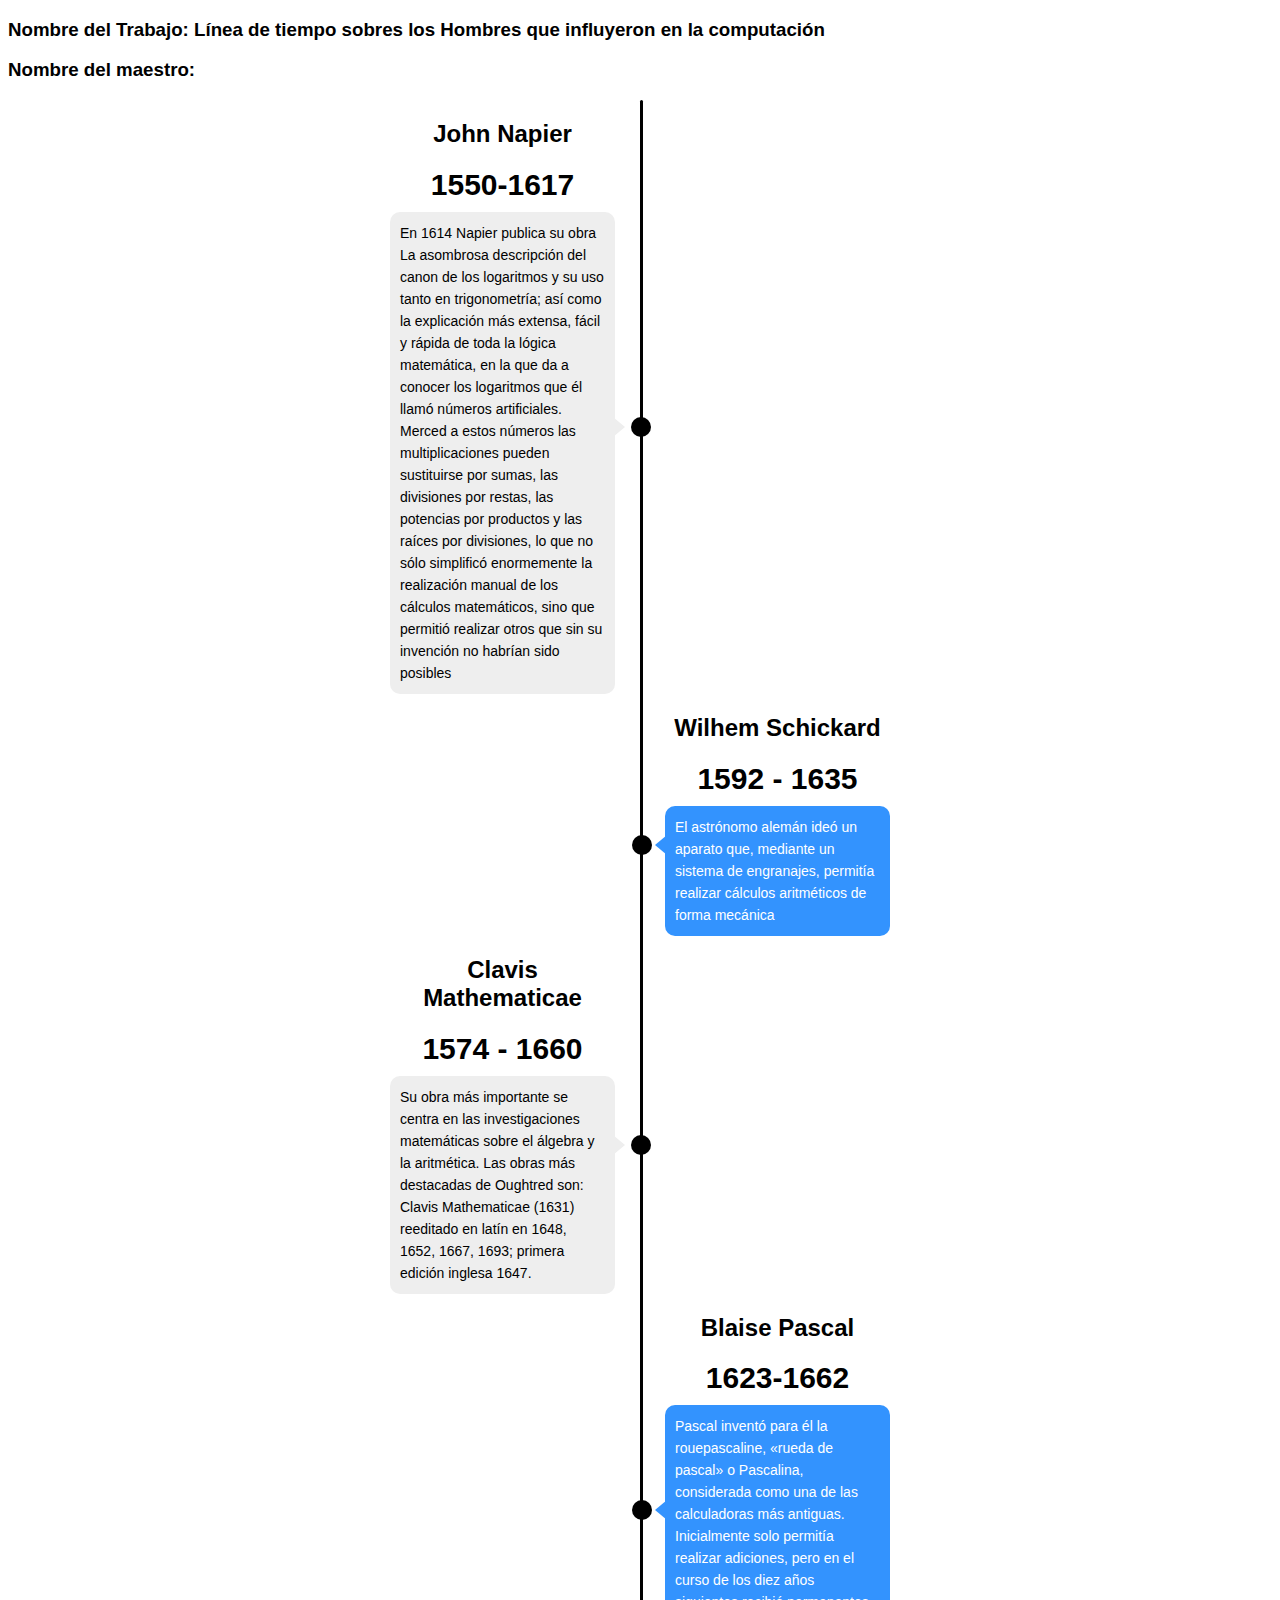
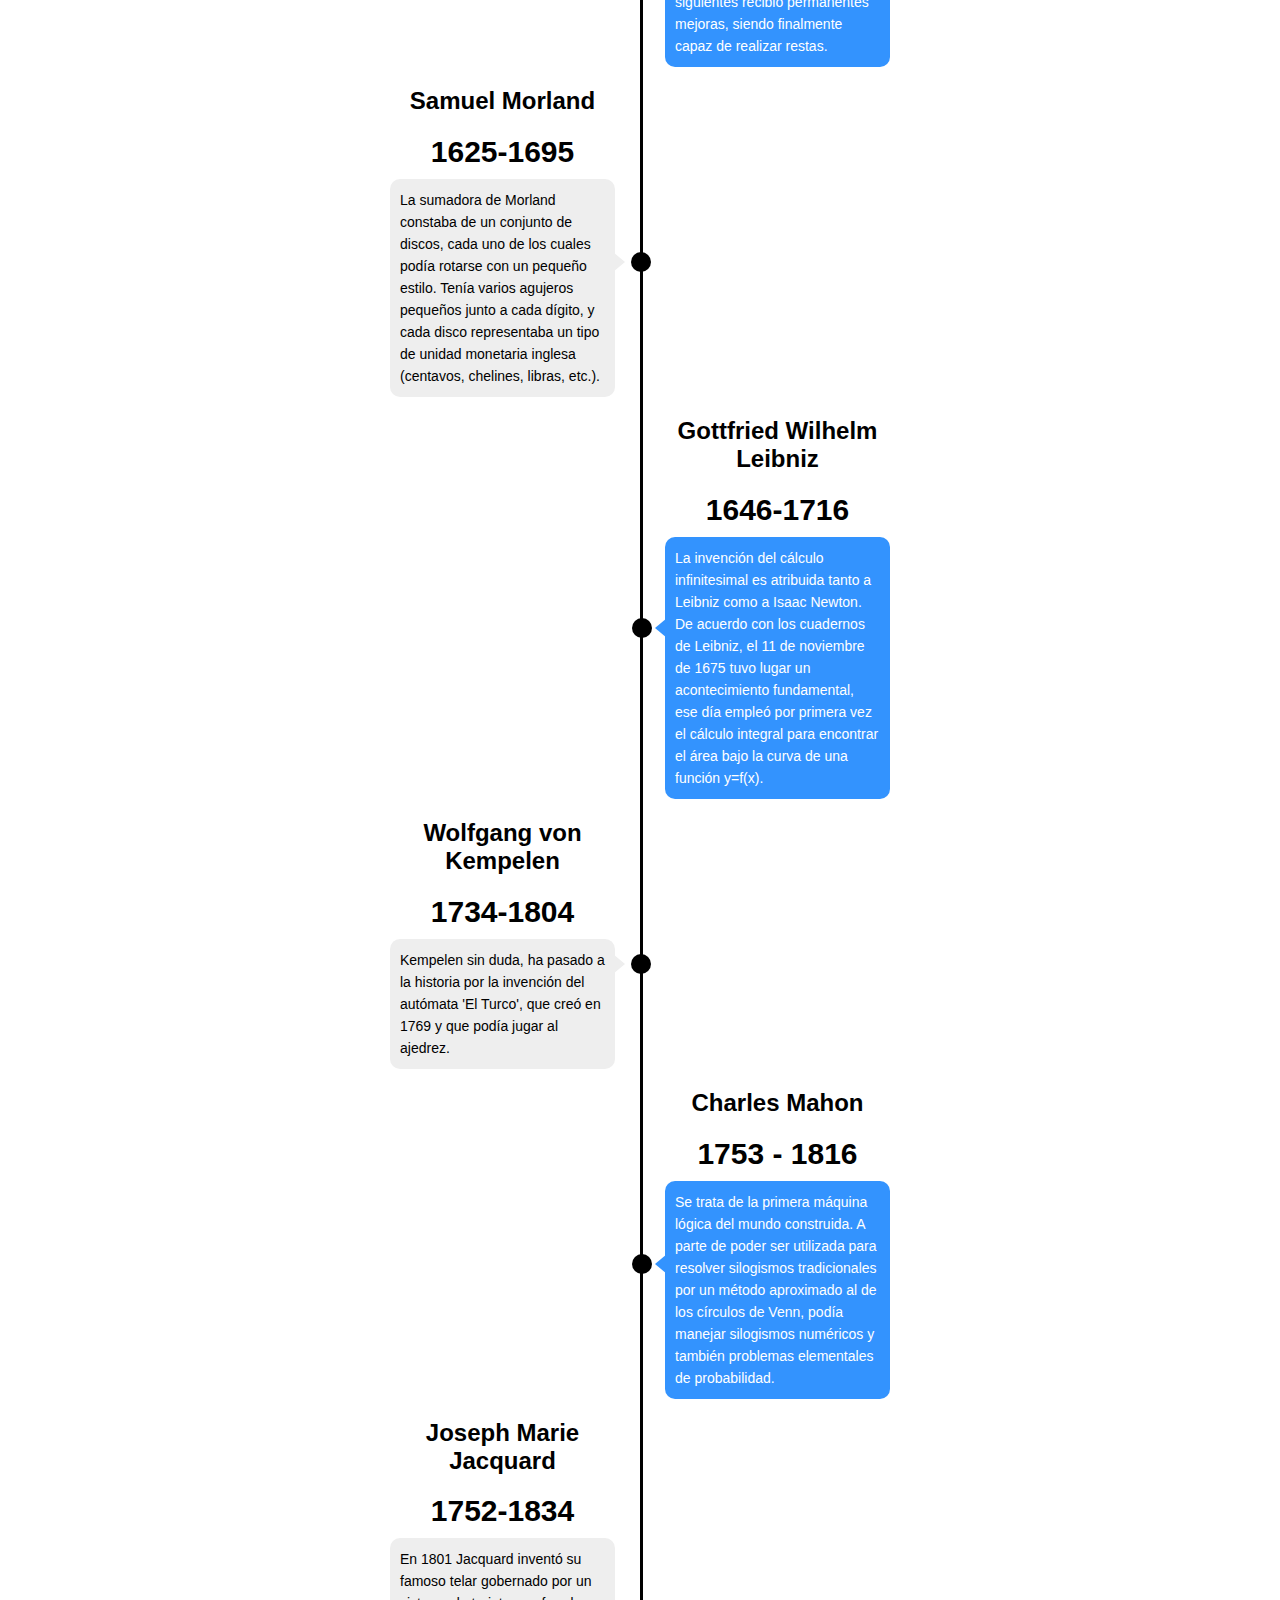
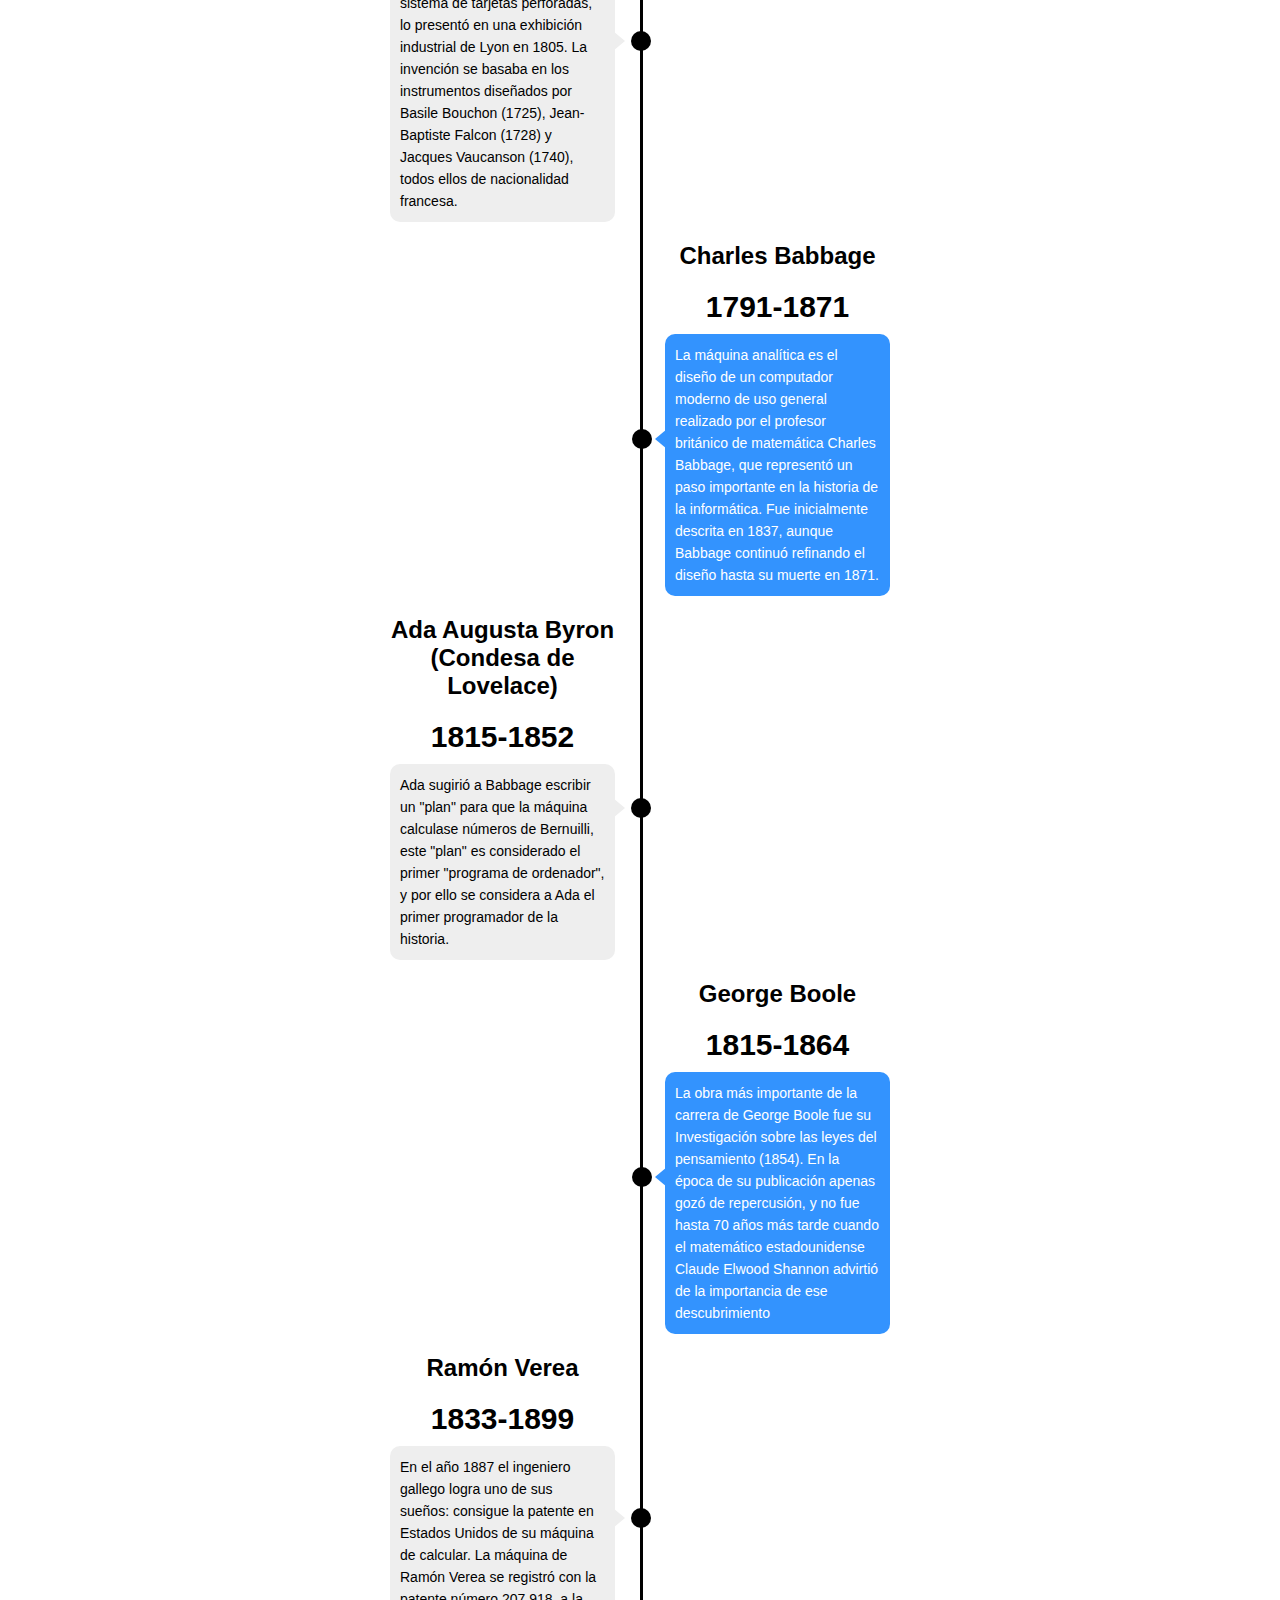
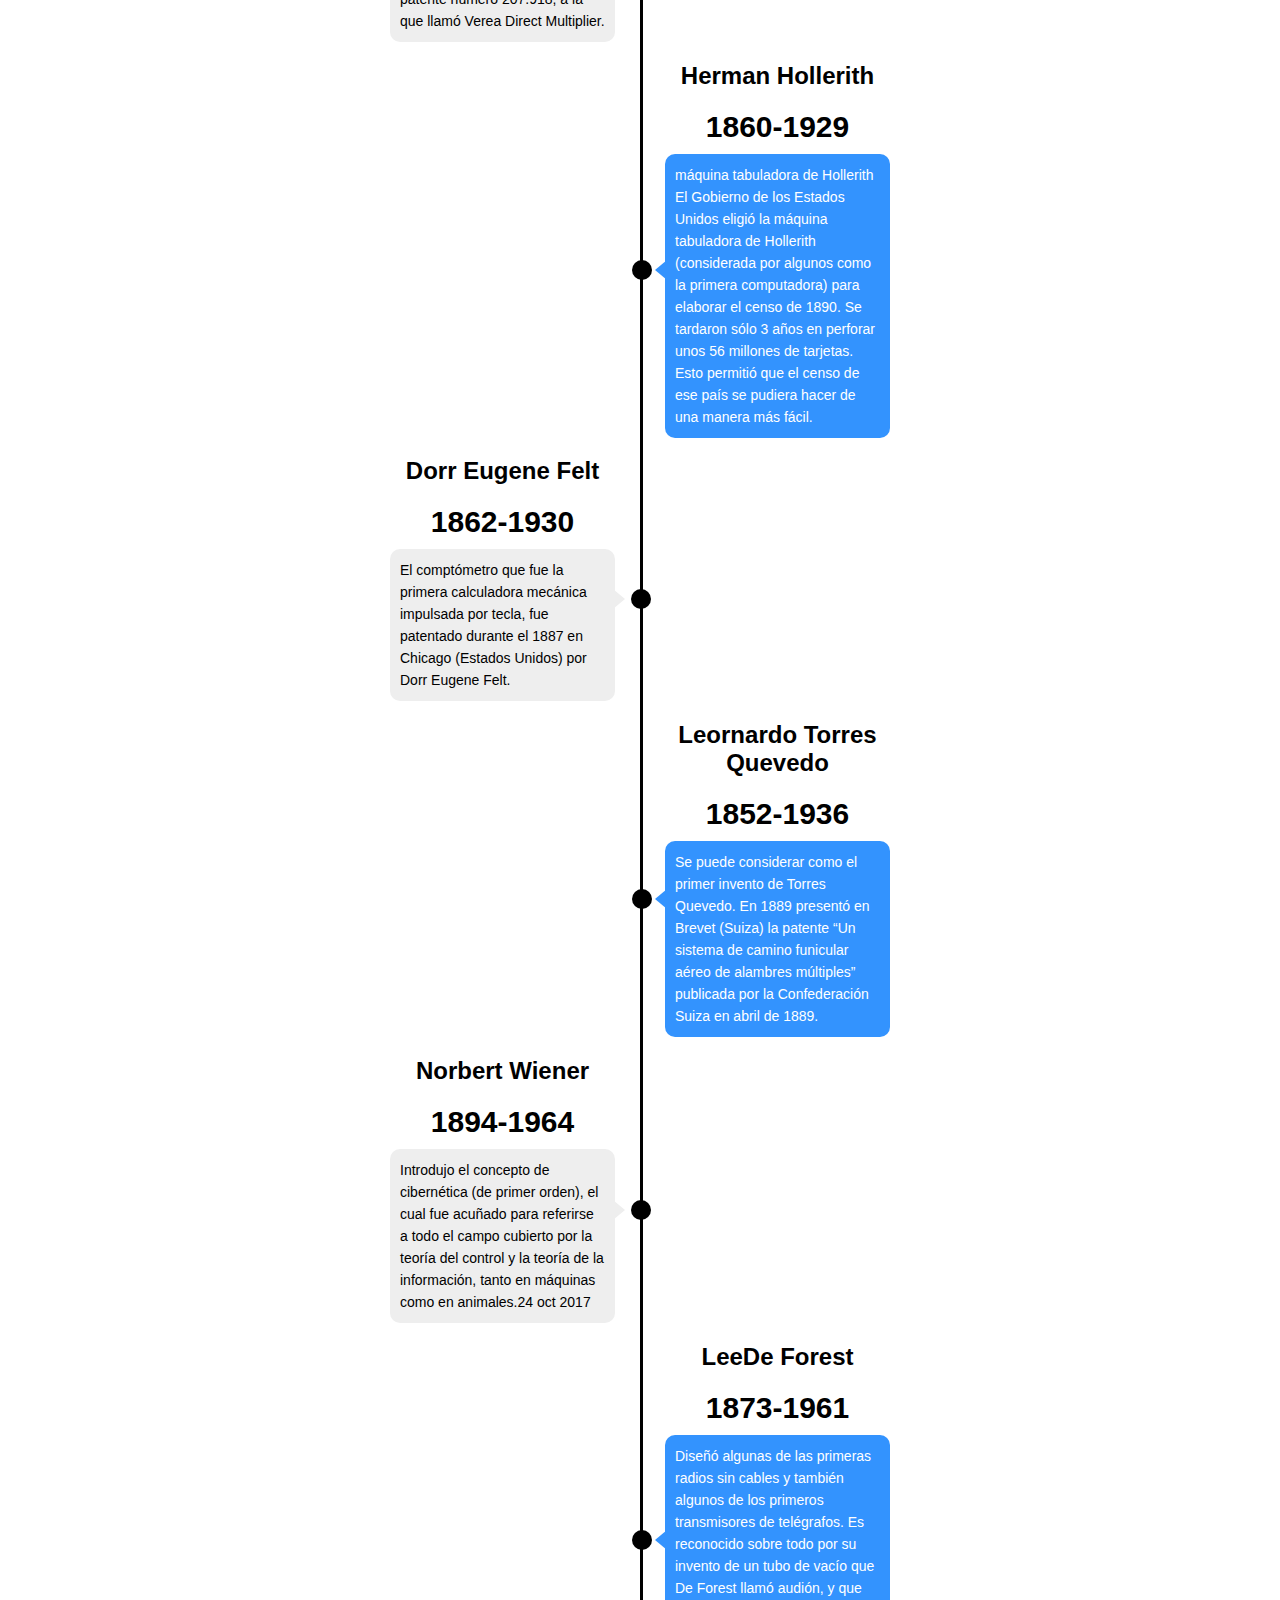
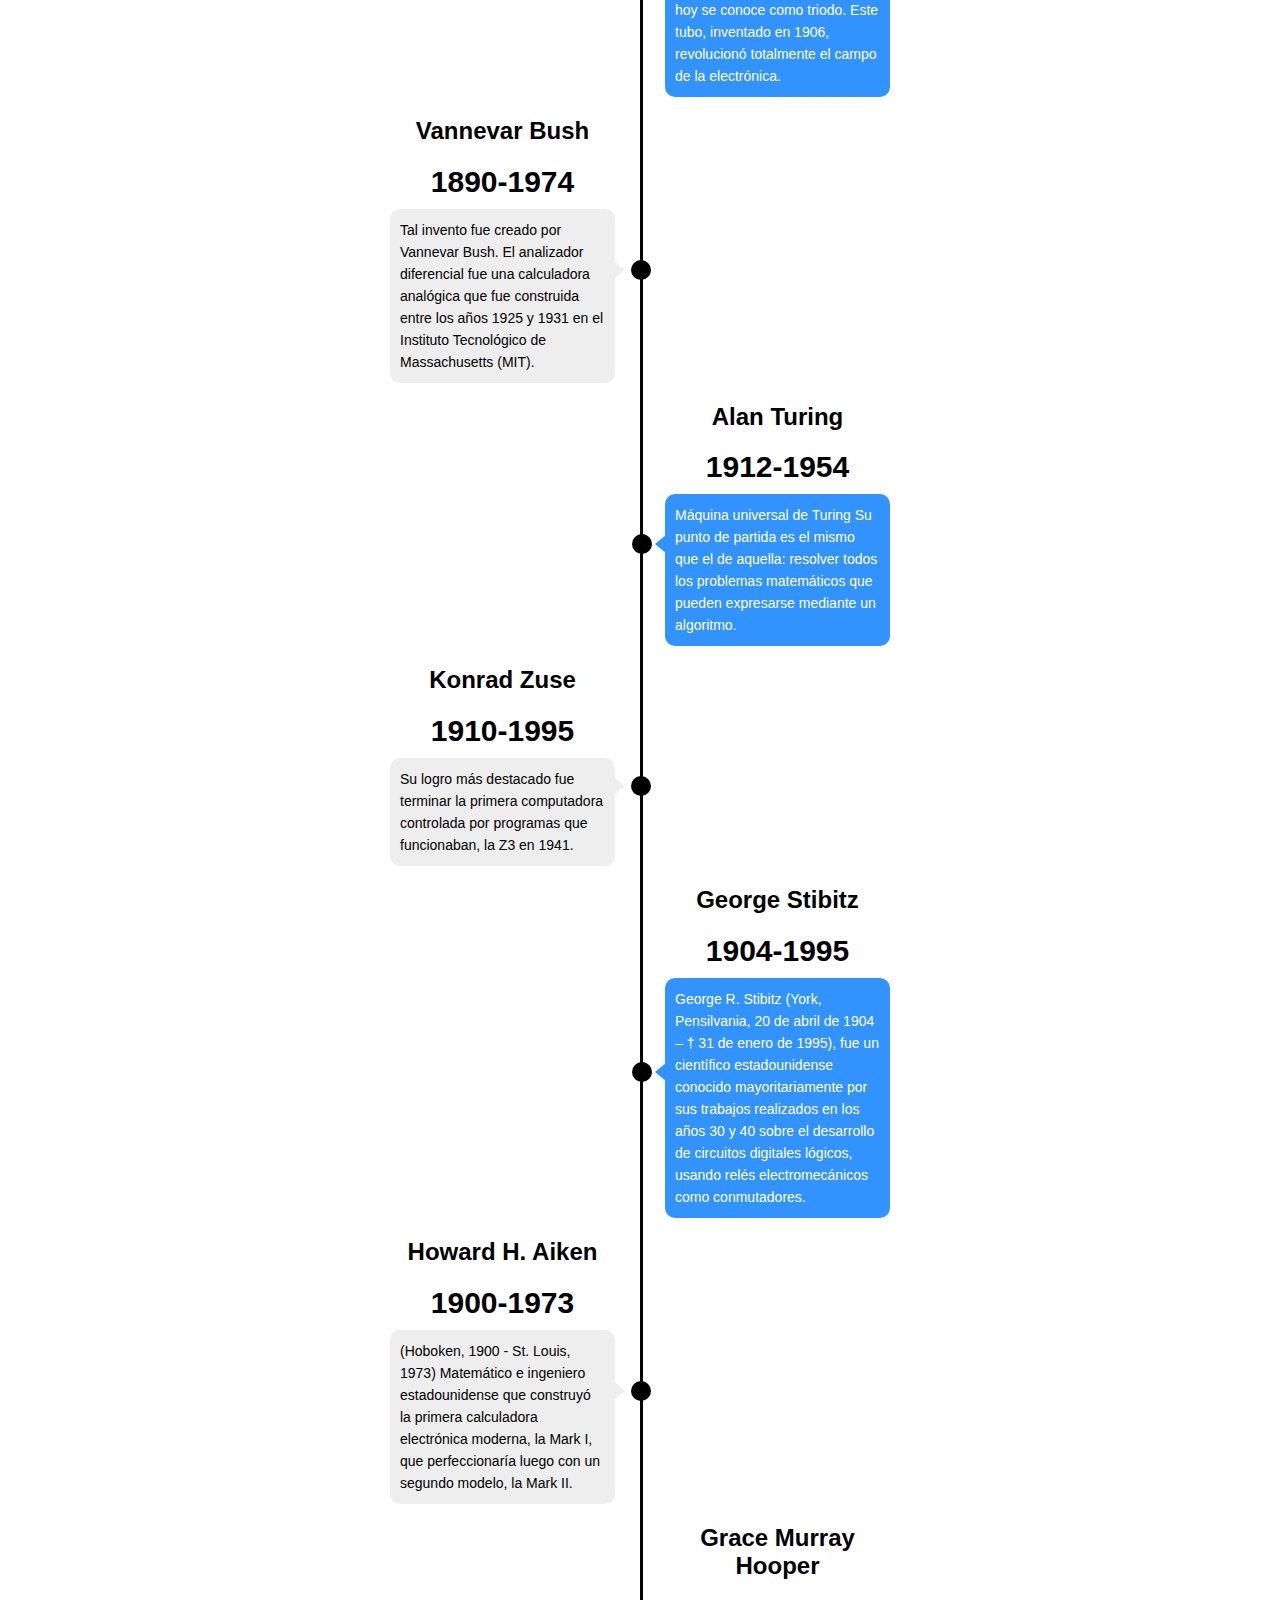
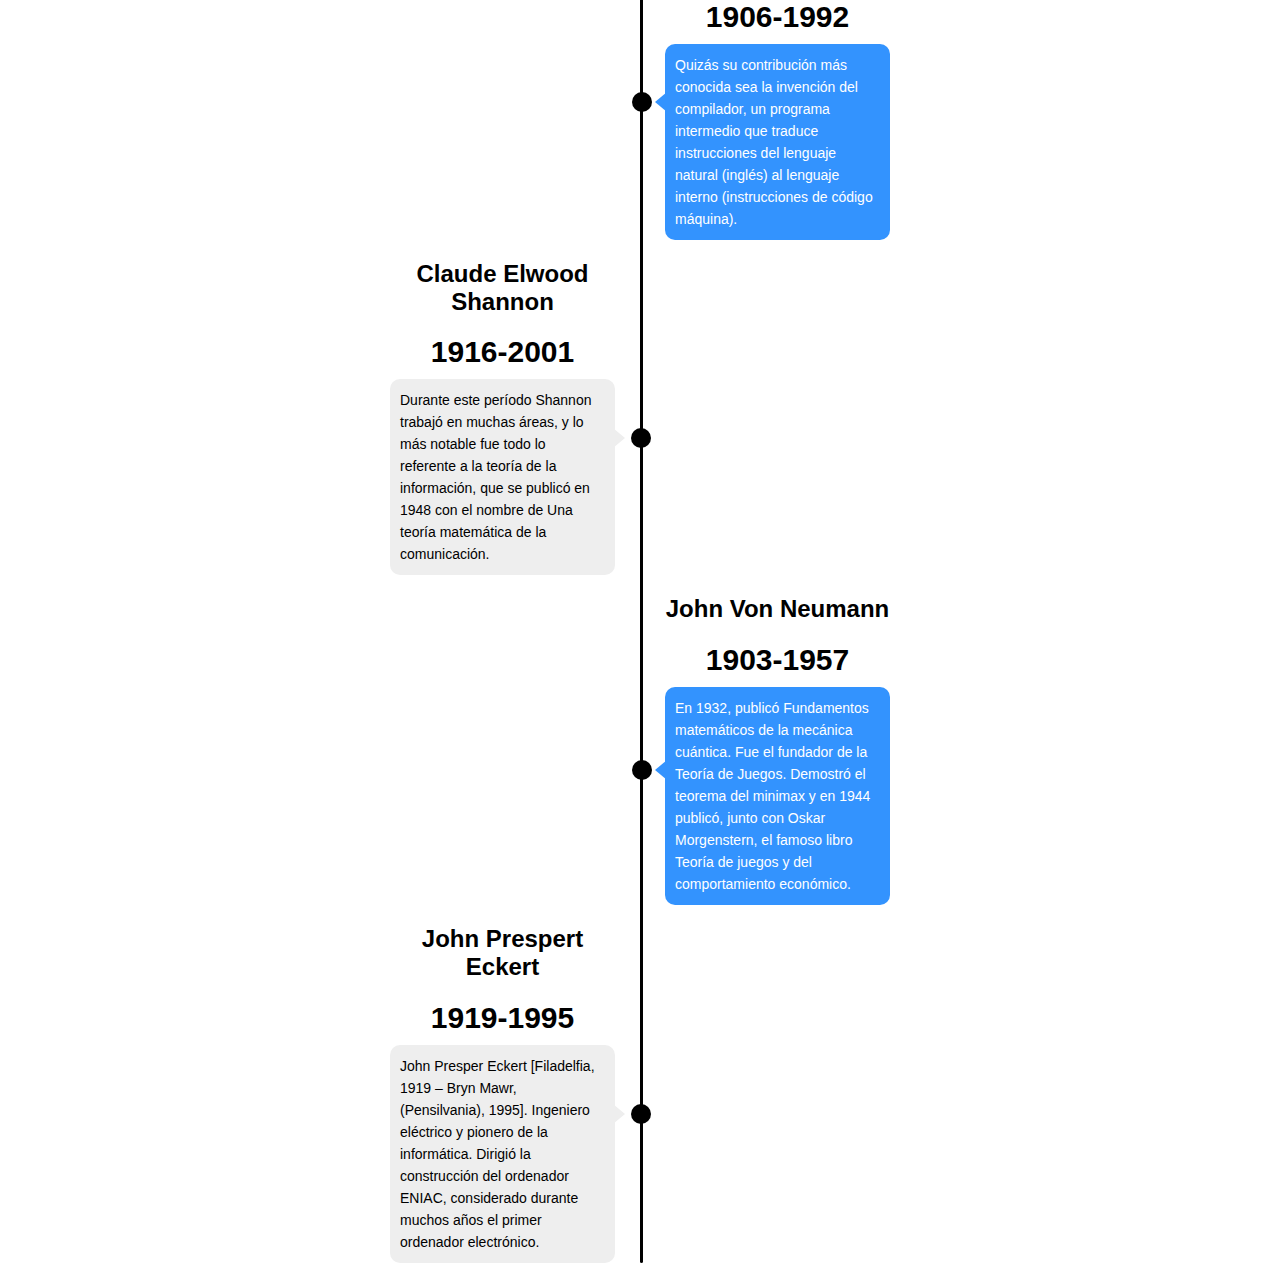
==== timeLine.html @ a6f550b2 "Files" ====
<!DOCTYPE html>
<html lang="en">
<head>
    <meta charset="UTF-8">
    <meta http-equiv="X-UA-Compatible" content="IE=edge">
    <meta name="viewport" content="width=device-width, initial-scale=1.0">
    <link rel="stylesheet" href="normalize.css">
    <link rel="stylesheet" href="timeLine.css">
    <title>Document</title>
</head>
<body>
    

    <section style="position: relative;">
        <h3>Nombre del Trabajo: Línea de tiempo sobres los Hombres que influyeron en la computación</h3>
        <h3>Nombre del maestro: </h3>
    </section>

    <div class="container">
        <div class="linea-tiempo">
            <div class="momento">
                <h2>John Napier</h2>
              <h3>1550-1617</h3>
              <div class="descripcion">
                En 1614 Napier publica su obra La asombrosa descripción del canon de los logaritmos y su uso tanto en trigonometría; así como la explicación más extensa, fácil y rápida de toda la lógica matemática, en
la que da a conocer los logaritmos que él llamó números artificiales.

                Merced a estos números las multiplicaciones pueden sustituirse por sumas, las divisiones por restas, las
potencias por productos y las raíces por divisiones, lo que no sólo simplificó enormemente la realización
manual de los cálculos matemáticos, sino que permitió realizar otros que sin su invención no habrían sido
posibles
              </div>
            </div>
            <!--  -->
            <div class="momento">
                <h2>Wilhem Schickard</h2>
              <h3>1592 - 1635</h3>
              <div class="descripcion">
                El astrónomo alemán ideó un aparato que, mediante un sistema de engranajes, permitía realizar cálculos aritméticos de forma mecánica
              </div>
            </div>
            <!--  -->
            <div class="momento">
                <h2>Clavis Mathematicae</h2>
              <h3>1574 - 1660</h3>
              <div class="descripcion">
                Su obra más importante se centra en las investigaciones matemáticas sobre el álgebra y la aritmética. Las obras más destacadas de Oughtred son: Clavis Mathematicae (1631) reeditado en latín en 1648, 1652, 1667, 1693; primera edición inglesa 1647.
              </div>
            </div>
            <!--  -->
            <div class="momento">
                <h2>Blaise Pascal</h2>
              <h3>1623-1662</h3>
              <div class="descripcion">
                Pascal inventó para él la rouepascaline, «rueda de
pascal» o Pascalina, considerada como una de las calculadoras más antiguas. Inicialmente solo permitía
realizar adiciones, pero en el curso de los diez años siguientes recibió permanentes mejoras, siendo
finalmente capaz de realizar restas.
              </div>
            </div>
            <!--  -->
            <div class="momento">
                <h2>Samuel Morland</h2>
                <h3>1625-1695</h3>
                <div class="descripcion">
                    La sumadora de Morland constaba de un conjunto de discos, cada uno de los cuales podía rotarse con un pequeño estilo. Tenía varios agujeros pequeños junto a cada dígito, y cada disco representaba un tipo de unidad monetaria inglesa (centavos, chelines, libras, etc.).
                </div>
            </div>
            <!--  -->
            <div class="momento">
                <h2>Gottfried Wilhelm Leibniz</h2>
                <h3>1646-1716</h3>
                <div class="descripcion">
                    La invención del cálculo infinitesimal es atribuida tanto a Leibniz como a Isaac Newton. De acuerdo con los cuadernos de Leibniz, el 11 de noviembre de 1675 tuvo lugar un acontecimiento fundamental, ese día empleó por primera vez el cálculo integral para encontrar el área bajo la curva de una función y=f(x).
                </div>
            </div>
            <!--  -->
            <div class="momento">
                <h2>Wolfgang von Kempelen</h2>
                <h3>1734-1804</h3>
                <div class="descripcion">
                    Kempelen sin duda, ha pasado a la historia por la invención del autómata 'El Turco', que creó en 1769 y que podía jugar al ajedrez.
                </div>
            </div>
            <!--  -->
            <div class="momento">
                <h2>Charles Mahon</h2>
                <h3>1753 - 1816</h3>
                <div class="descripcion">
                    Se trata de la primera máquina lógica del mundo construida. A parte de poder ser utilizada para resolver silogismos tradicionales por un método aproximado al de los círculos de Venn, podía manejar silogismos numéricos y también problemas elementales de probabilidad.
                </div>
            </div>
            <!--  -->
            <div class="momento">
                <h2>Joseph Marie Jacquard</h2>
                <h3>1752-1834</h3>
                <div class="descripcion">
                    En 1801 Jacquard inventó su famoso telar gobernado por un sistema de tarjetas perforadas, lo presentó en una exhibición industrial de Lyon en 1805. La invención se basaba en los instrumentos diseñados por Basile Bouchon (1725), Jean-Baptiste Falcon (1728) y Jacques Vaucanson (1740), todos ellos de nacionalidad francesa.
                </div>
            </div>
            <!--  -->
            <div class="momento">
                <h2>Charles Babbage</h2>
                <h3>1791-1871</h3>
                <div class="descripcion">
                    La máquina analítica es el diseño de un computador moderno de uso general realizado por el profesor británico de matemática Charles Babbage,​ que representó un paso importante en la historia de la informática. Fue inicialmente descrita en 1837, aunque Babbage continuó refinando el diseño hasta su muerte en 1871.
                </div>
            </div>
            <!--  -->
            <div class="momento">
                <h2>Ada Augusta Byron (Condesa de Lovelace)</h2>
                <h3>1815-1852</h3>
                <div class="descripcion">
                    Ada sugirió a Babbage escribir un "plan" para que la máquina calculase números de Bernuilli, este "plan" es considerado el primer "programa de ordenador", y por ello se considera a Ada el primer programador de la historia.
                </div>
            </div>
            <!--  -->
            <div class="momento">
                <h2>George Boole</h2>
                <h3>1815-1864</h3>
                <div class="descripcion">
                    La obra más importante de la carrera de George Boole fue su Investigación sobre las leyes del pensamiento (1854). En la época de su publicación apenas gozó de repercusión, y no fue hasta 70 años más tarde cuando el matemático estadounidense Claude Elwood Shannon advirtió de la importancia de ese descubrimiento
                </div>
            </div>
            <!--  -->
            <div class="momento">
                <h2>Ramón Verea</h2>
                <h3>1833-1899</h3>
                <div class="descripcion">
                    En el año 1887 el ingeniero gallego logra uno de sus sueños: consigue la patente en Estados Unidos de su máquina de calcular. La máquina de Ramón Verea se registró con la patente número 207.918, a la que llamó Verea Direct Multiplier.
                </div>
            </div>
            <!--  -->
            <div class="momento">
                <h2>Herman Hollerith</h2>
                <h3>1860-1929</h3>
                <div class="descripcion">
                    máquina tabuladora de Hollerith
El Gobierno de los Estados Unidos eligió la máquina tabuladora de Hollerith (considerada por algunos como la primera computadora) para elaborar el censo de 1890. Se tardaron sólo 3 años en perforar unos 56 millones de tarjetas. Esto permitió que el censo de ese país se pudiera hacer de una manera más fácil.
                </div>
            </div>
            <!--  -->
            <div class="momento">
                <h2>Dorr Eugene Felt</h2>
                <h3>1862-1930</h3>
                <div class="descripcion">
                    El comptómetro que fue la primera calculadora mecánica impulsada por tecla, fue patentado durante el 1887 en Chicago (Estados Unidos) por Dorr Eugene Felt.
                </div>
            </div>
            <!--  -->
            <div class="momento">
                <h2>Leornardo Torres Quevedo</h2>
                <h3>1852-1936</h3>
                <div class="descripcion">
                    Se puede considerar como el primer invento de Torres Quevedo. En 1889 presentó en Brevet (Suiza) la patente “Un sistema de camino funicular aéreo de alambres múltiples” publicada por la Confederación Suiza en abril de 1889.
                </div>
            </div>
            <!--  -->
            <div class="momento">
                <h2>Norbert Wiener</h2>
                <h3>1894-1964</h3>
                <div class="descripcion">
                    Introdujo el concepto de cibernética (de primer orden), el cual fue acuñado para referirse a todo el campo cubierto por la teoría del control y la teoría de la información, tanto en máquinas como en animales.24 oct 2017
                </div>
            </div>
            <!--  -->
            <div class="momento">
                <h2>LeeDe Forest</h2>
                <h3>1873-1961</h3>
                <div class="descripcion">
                    Diseñó algunas de las primeras radios sin cables y también algunos de los primeros transmisores de telégrafos. Es reconocido sobre todo por su invento de un tubo de vacío que De Forest llamó audión, y que hoy se conoce como triodo. Este tubo, inventado en 1906, revolucionó totalmente el campo de la electrónica.
                </div>
            </div>
            <!--  -->
            <div class="momento">
                <h2>Vannevar Bush</h2>
                <h3>1890-1974</h3>
                <div class="descripcion">
                    Tal invento fue creado por Vannevar Bush. El analizador diferencial fue una calculadora analógica que fue construida entre los años 1925 y 1931 en el Instituto Tecnológico de Massachusetts (MIT).</div>
            </div>
            <!--  -->
            <div class="momento">
                <h2>Alan Turing</h2>
                <h3>1912-1954</h3>
                <div class="descripcion">Máquina universal de Turing
                    Su punto de partida es el mismo que el de aquella: resolver todos los problemas matemáticos que pueden expresarse mediante un algoritmo.</div>
            </div>
            <!--  -->
            <div class="momento">
                <h2>Konrad Zuse</h2>
                <h3>1910-1995</h3>
                <div class="descripcion">Su logro más destacado fue terminar la primera computadora controlada por programas que funcionaban, la Z3 en 1941.</div>
            </div>
            <!--  -->
            <div class="momento">
                <h2>George Stibitz</h2>
                <h3>1904-1995</h3>
                <div class="descripcion">George R. Stibitz (York, Pensilvania, 20 de abril de 1904 – † 31 de enero de 1995), fue un científico estadounidense conocido mayoritariamente por sus trabajos realizados en los años 30 y 40 sobre el desarrollo de circuitos digitales lógicos, usando relés electromecánicos como conmutadores.</div>
            </div>
            <!--  -->
            <div class="momento">
                <h2>Howard H. Aiken</h2>
                <h3>1900-1973</h3>
                <div class="descripcion">(Hoboken, 1900 - St. Louis, 1973) Matemático e ingeniero estadounidense que construyó la primera calculadora electrónica moderna, la Mark I, que perfeccionaría luego con un segundo modelo, la Mark II.</div>
            </div>
            <!--  -->
            <div class="momento">
                <h2>Grace Murray Hooper</h2>
                <h3>1906-1992</h3>
                <div class="descripcion">Quizás su contribución más conocida sea la invención del compilador, un programa intermedio que traduce instrucciones del lenguaje natural (inglés) al lenguaje interno (instrucciones de código máquina).</div>
            </div>
            <!--  -->
            <div class="momento">
                <h2>Claude Elwood Shannon</h2>
                <h3>1916-2001</h3>
                <div class="descripcion">
                    Durante este período Shannon trabajó en muchas áreas, y lo más notable fue todo lo referente a la teoría de la información, que se publicó en 1948 con el nombre de Una teoría matemática de la comunicación.</div>
            </div>
            <!--  -->
            <div class="momento">
                <h2>John Von Neumann</h2>
                <h3>1903-1957</h3>
                <div class="descripcion">En 1932, publicó Fundamentos matemáticos de la mecánica cuántica. Fue el fundador de la Teoría de Juegos. Demostró el teorema del minimax y en 1944 publicó, junto con Oskar Morgenstern, el famoso libro Teoría de juegos y del comportamiento económico.</div>
            </div>
            <!--  -->
            <div class="momento">
                <h2>John Prespert Eckert</h2>
                <h3>1919-1995</h3>
                <div class="descripcion">John Presper Eckert [Filadelfia, 1919 – Bryn Mawr, (Pensilvania), 1995]. Ingeniero eléctrico y pionero de la informática. Dirigió la construcción del ordenador ENIAC, considerado durante muchos años el primer ordenador electrónico.</div>
            </div>
            
            </div>
          </div>
    </div>
</body>
</html>
---- timeLine.css ----
body {
    font-family: sans-serif;
    position: relative;
}

section {
    
}


.container {
    display: flex;
    justify-content: center;
}

.linea-tiempo {
    position: relative;
    width: 500px;
    max-width: 95vw;
    height: 100%;
  }
  
  .linea-tiempo::before {
    content: '';
    position: absolute;
    width: 3px;
    background-color: #000;
    left: 50%;
    height: 100%;
    border-radius: 10px;
  }

  .momento h2 {
      text-align: center;
  }
  
  .momento {
    position: relative;
    width: 45%;
    box-sizing: border-box;
  }
  
  .momento:nth-child(even) {
    left: 55%;
  }
  
  .momento::after {
    content: '';
    position: absolute;
    top: calc(50% + 10px);
    right: calc(-11.11% - 11.5px);
    height: 20px;
    width: 20px;
    background-color: #000;
    border-radius: 50%;
  }
  
  .momento:nth-child(even)::after {
    left: calc(-11.11% - 8.5px);
  }
  
  .momento h3 {
    margin: 10px 0px;
    font-size: 30px;
    text-align: center;
  }
  
  .momento .descripcion {
    background-color: #eee;
    border-radius: 10px;
    padding: 10px;
    line-height: 22px;
    font-size: 14px;
  }
  
  .momento .descripcion::after {
    content: '';
    position: absolute;
    right: -10px;
    top: calc(50% + 10px);
    height: 0;
    width: 0;
    border-top: 10px solid transparent;
    border-bottom: 10px solid transparent;
    border-left: 12px solid #eee;
  }
  
  .momento:nth-child(even) .descripcion {
    background-color: #3393FE;
    color: white;
  }
  
  .momento:nth-child(even) .descripcion::after{
    left: -10px;
    border-top: 10px solid transparent;
    border-bottom: 10px solid transparent;
    border-right: 12px solid #3393FE;
    border-left: none;
  }
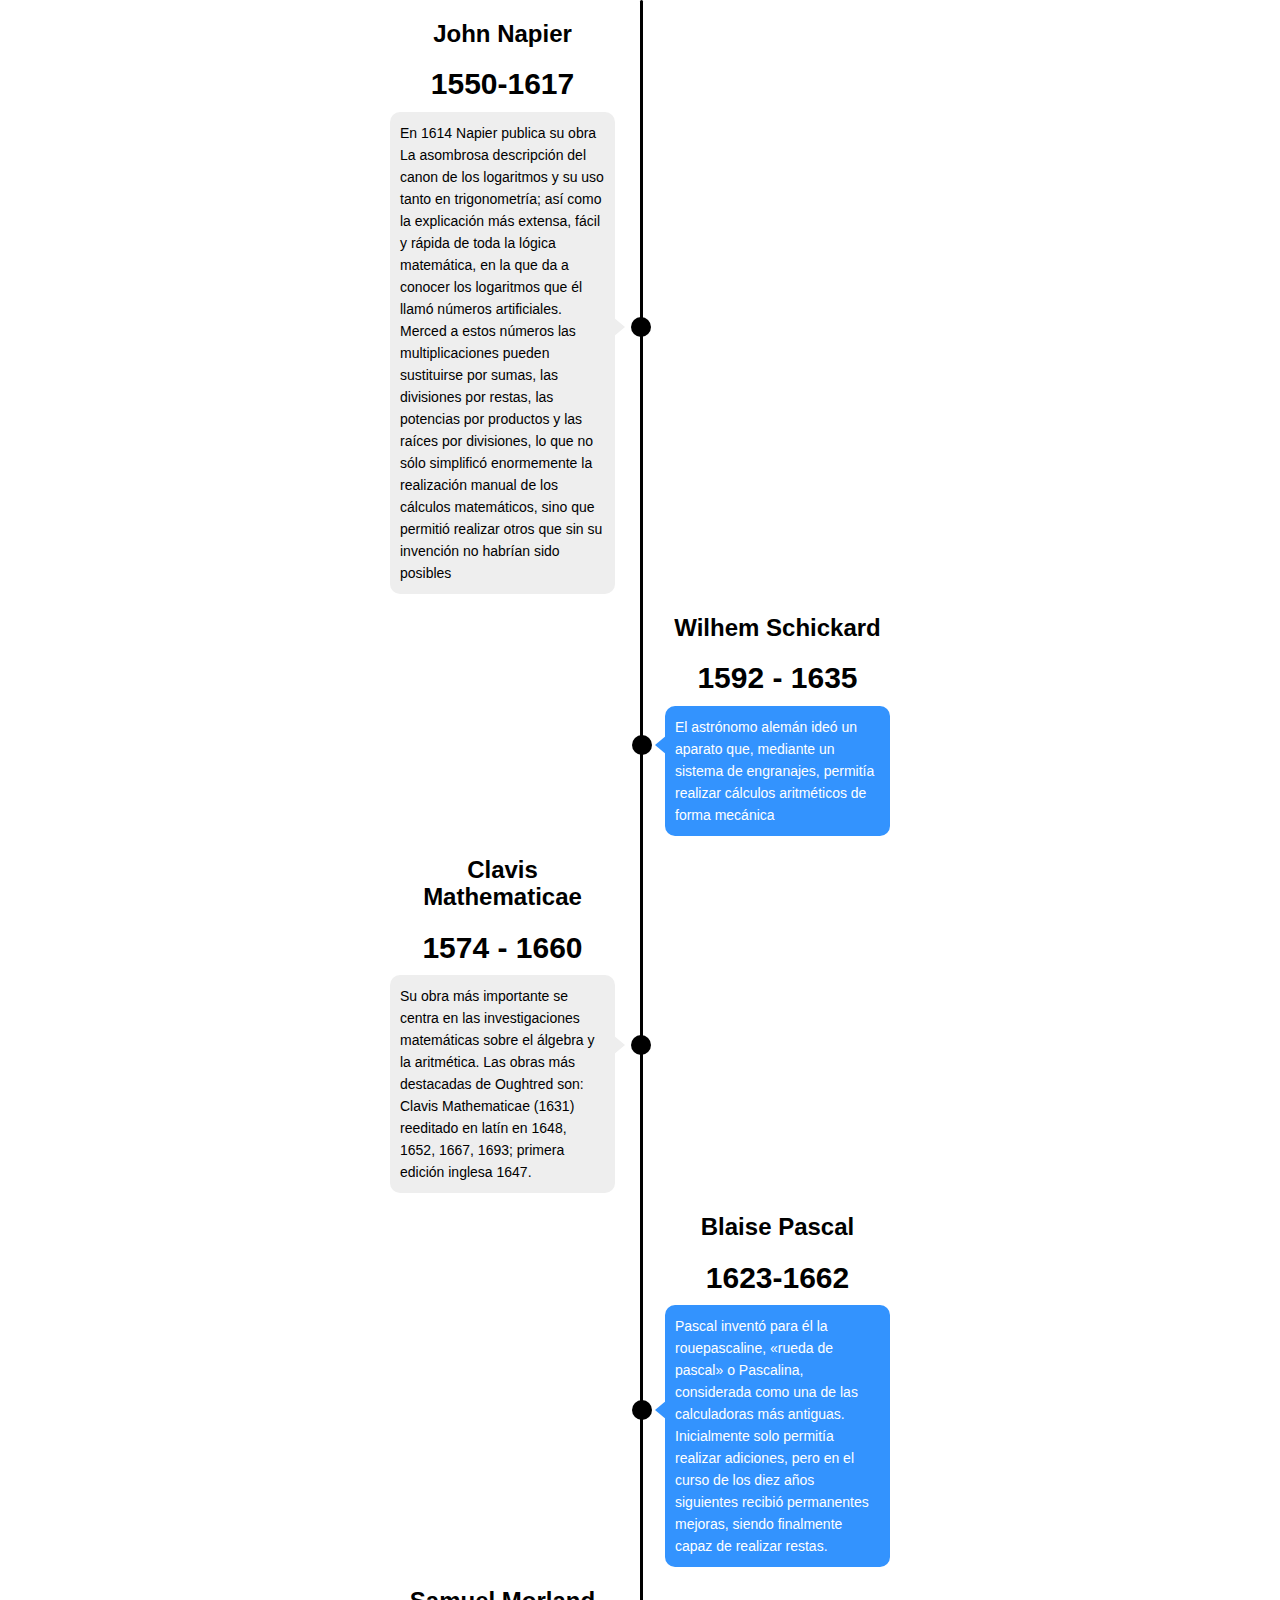
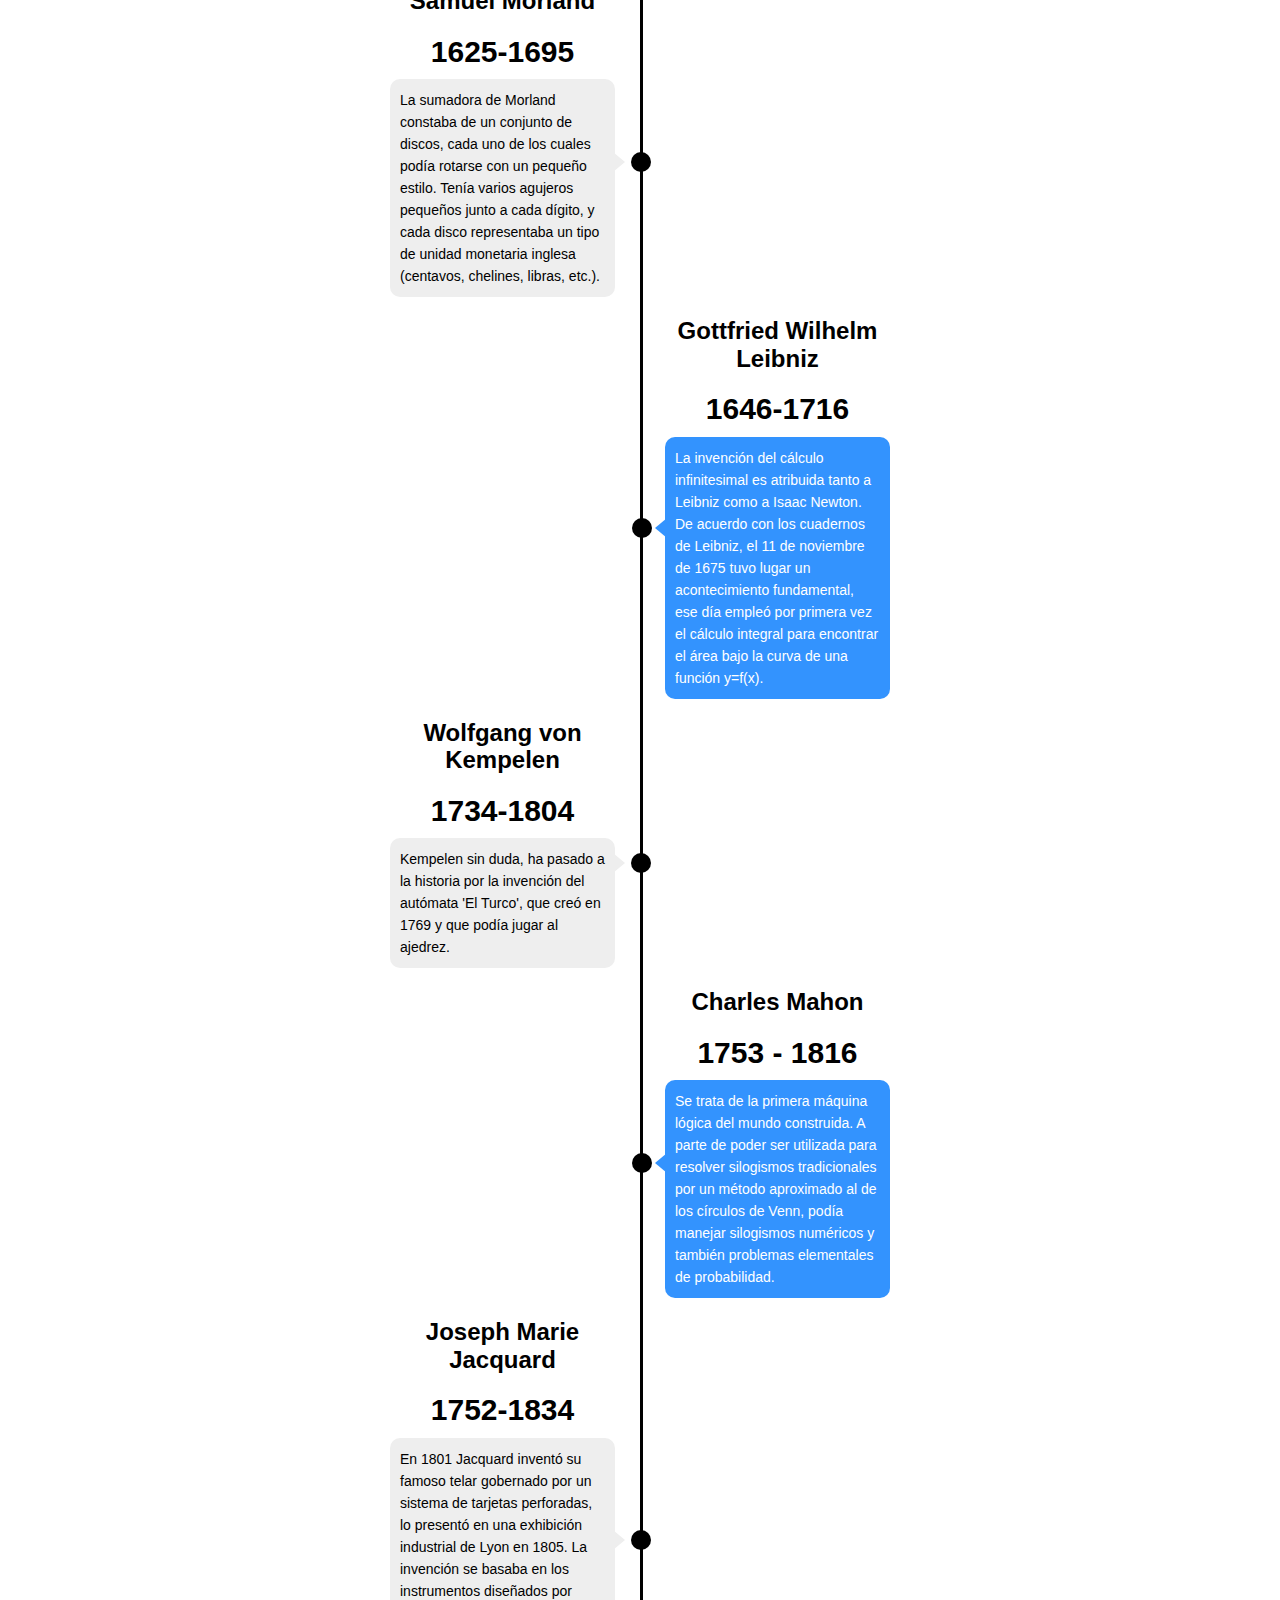
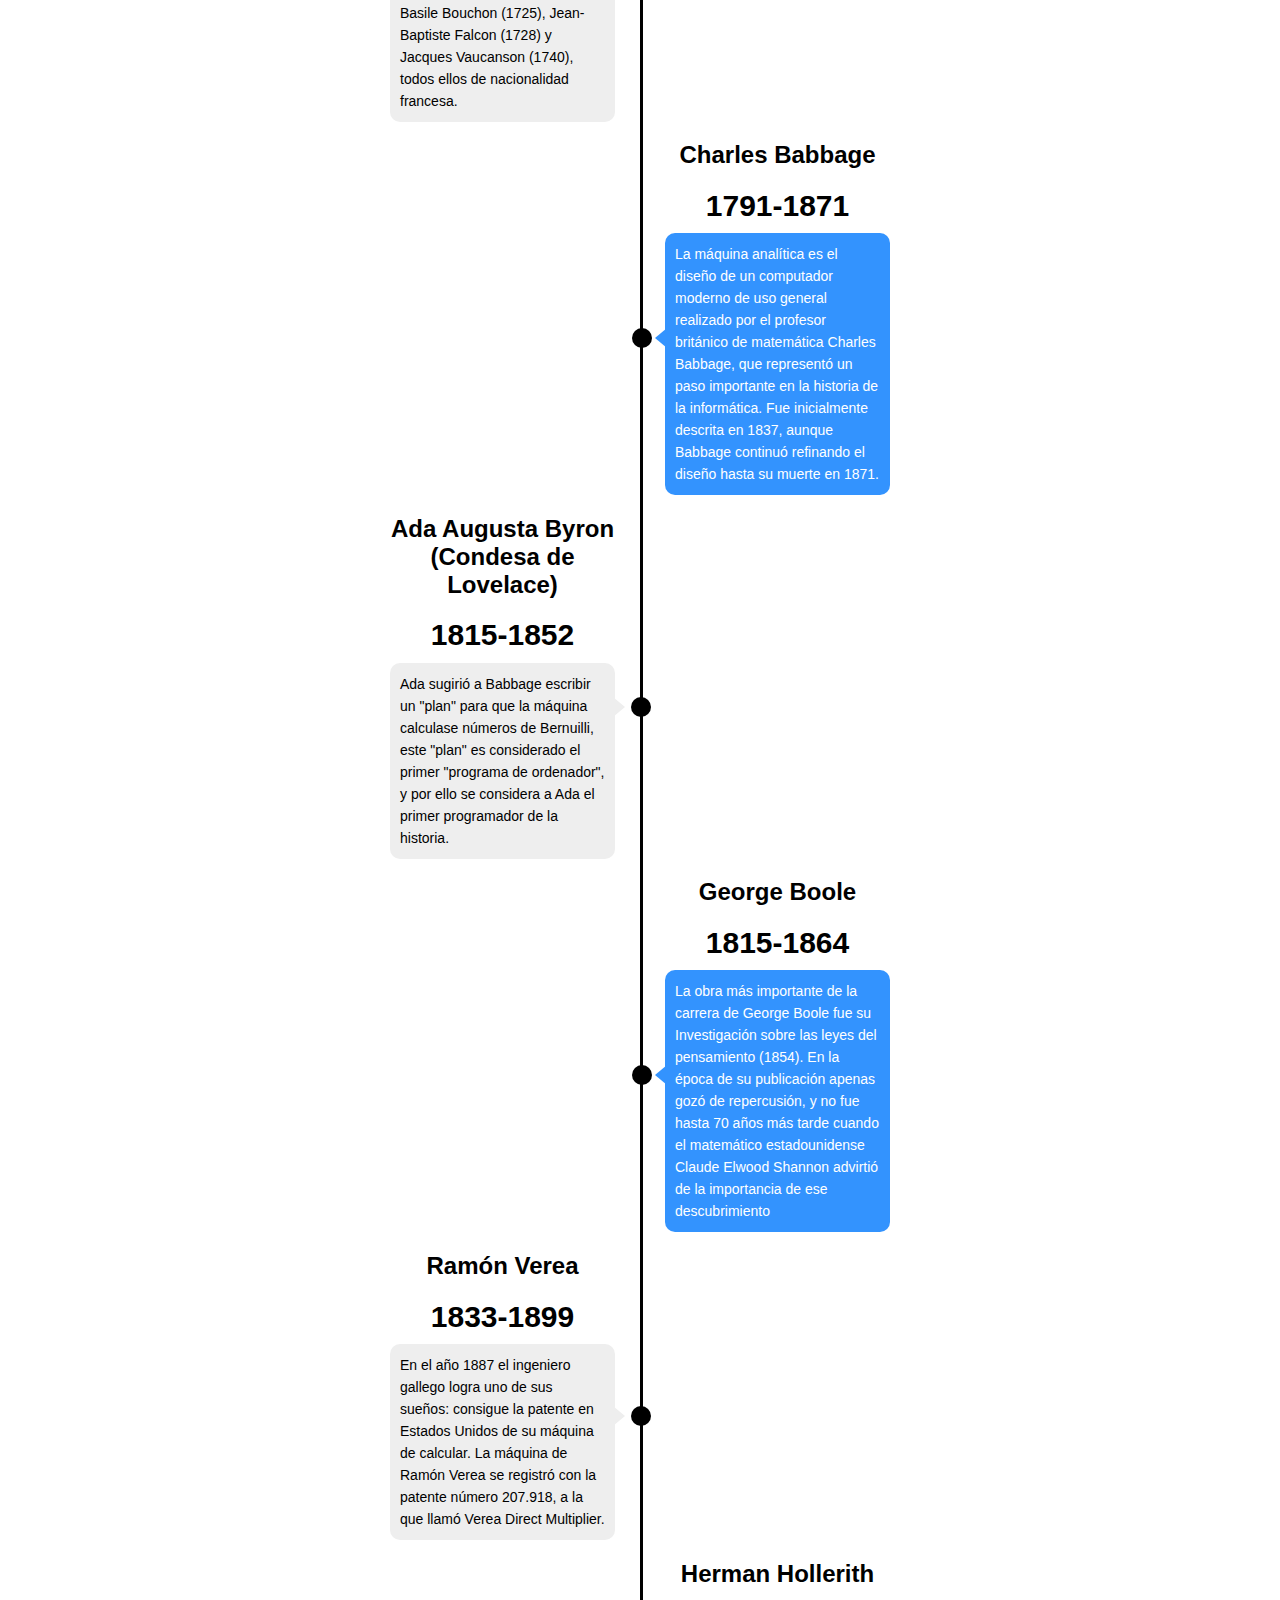
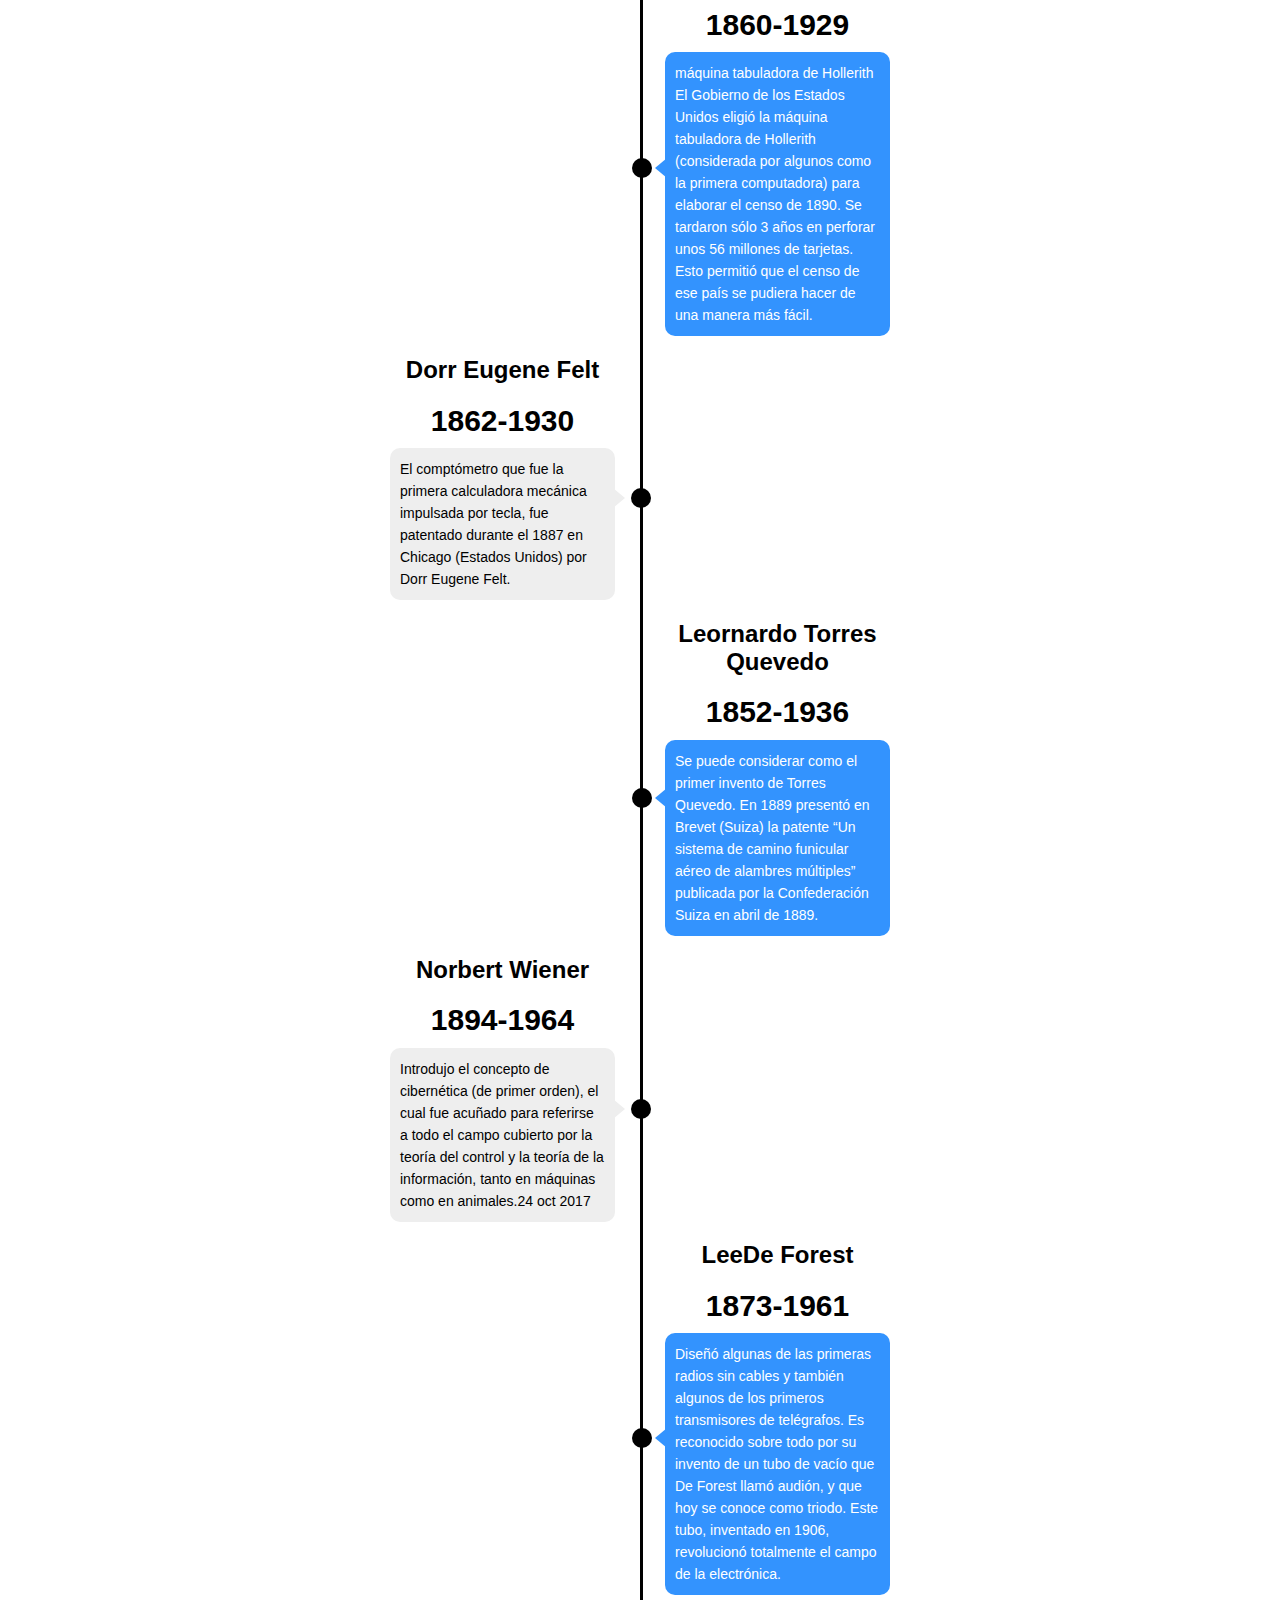
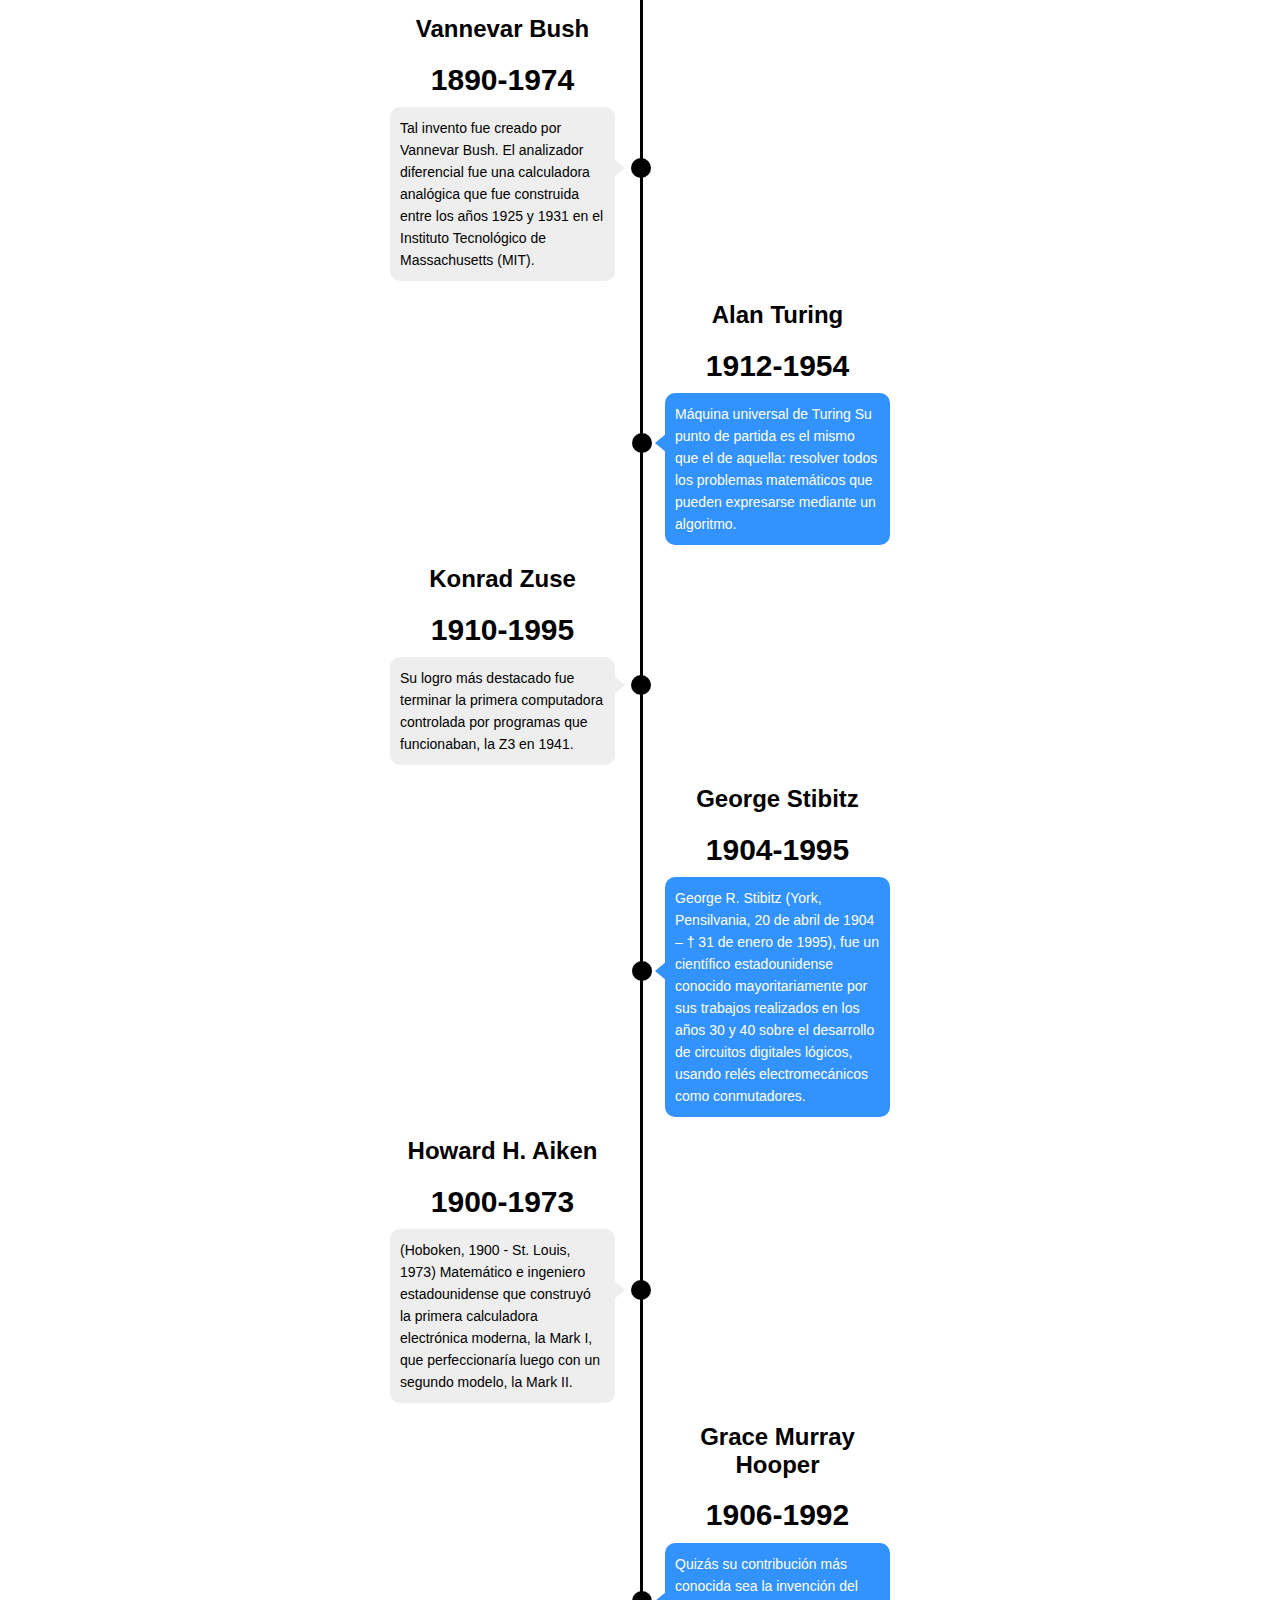
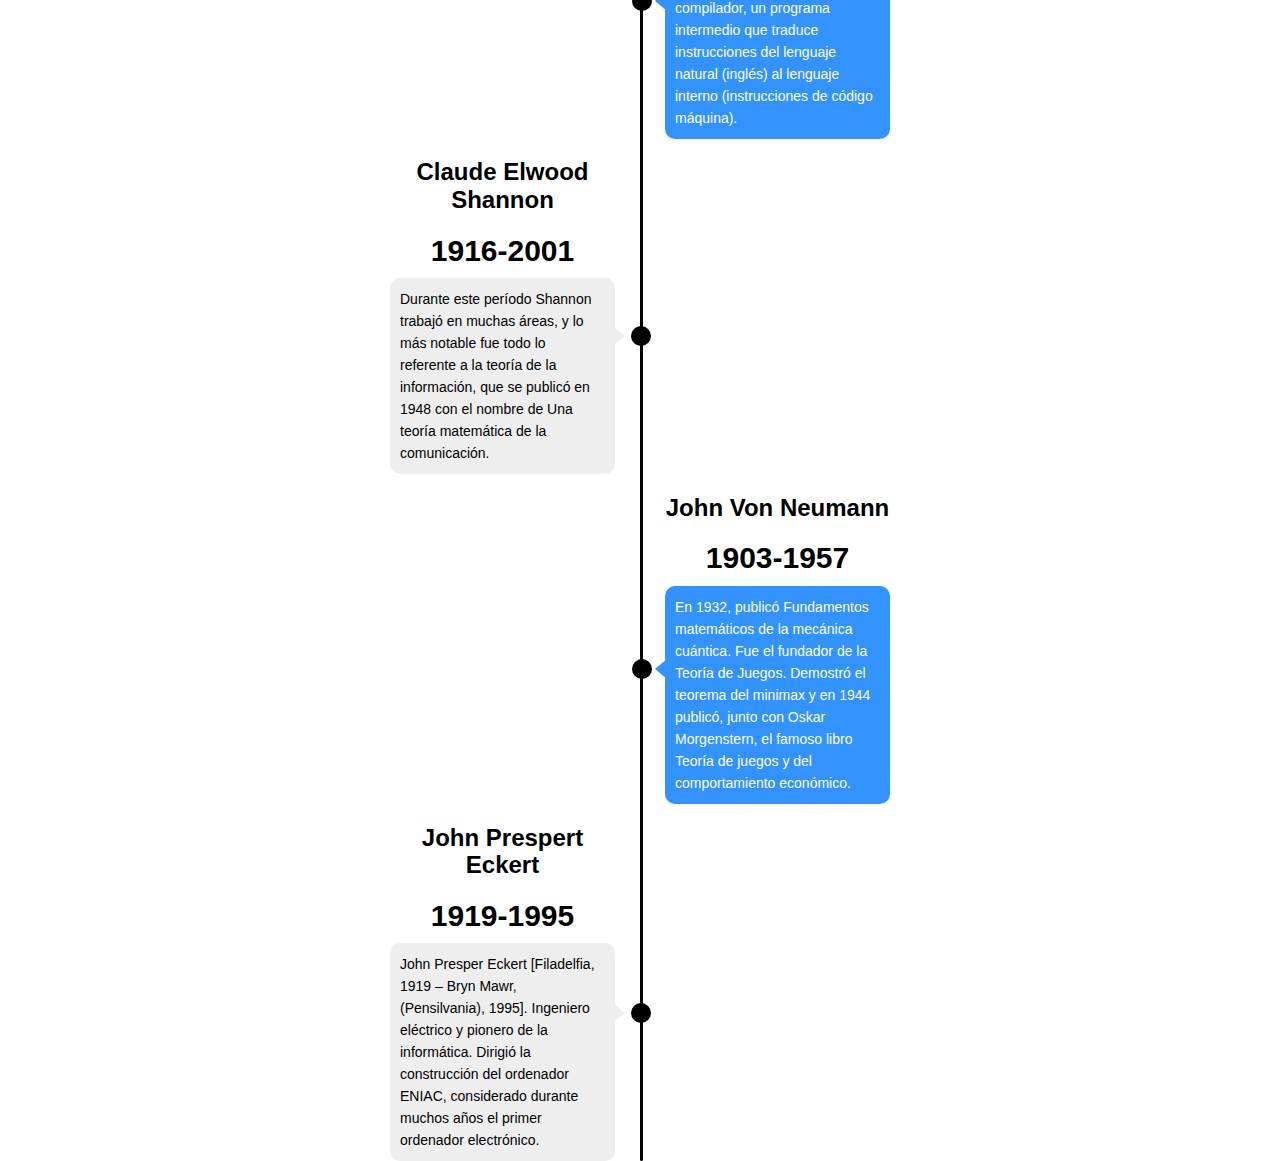
==== commit 532838b3: "Update timeLine.html" ====
--- a/timeLine.html
+++ b/timeLine.html
@@ -1,5 +1,5 @@
 <!DOCTYPE html>
-<html lang="en">
+<html lang="es">
 <head>
     <meta charset="UTF-8">
     <meta http-equiv="X-UA-Compatible" content="IE=edge">
@@ -11,10 +11,7 @@
 <body>
     
 
-    <section style="position: relative;">
-        <h3>Nombre del Trabajo: Línea de tiempo sobres los Hombres que influyeron en la computación</h3>
-        <h3>Nombre del maestro: </h3>
-    </section>
+   
 
     <div class="container">
         <div class="linea-tiempo">
@@ -233,4 +230,4 @@
           </div>
     </div>
 </body>
-</html>+</html>
